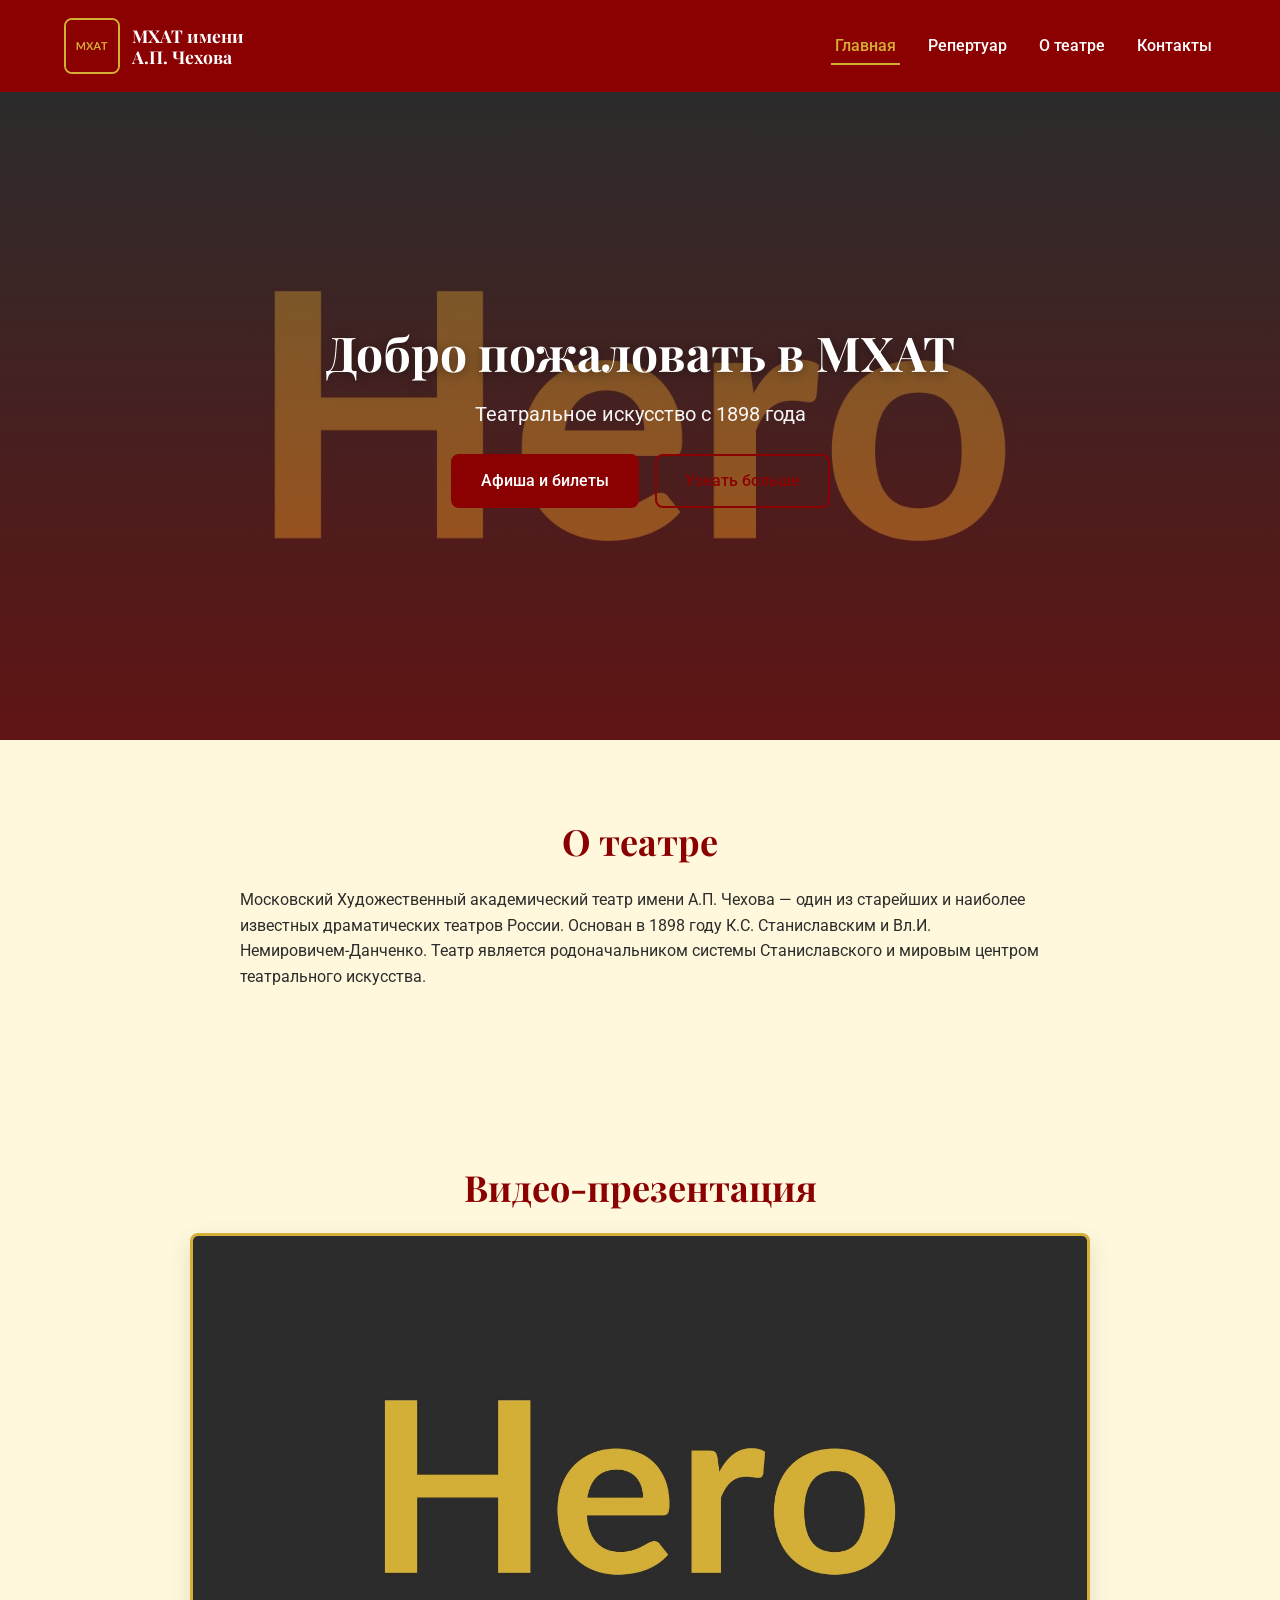
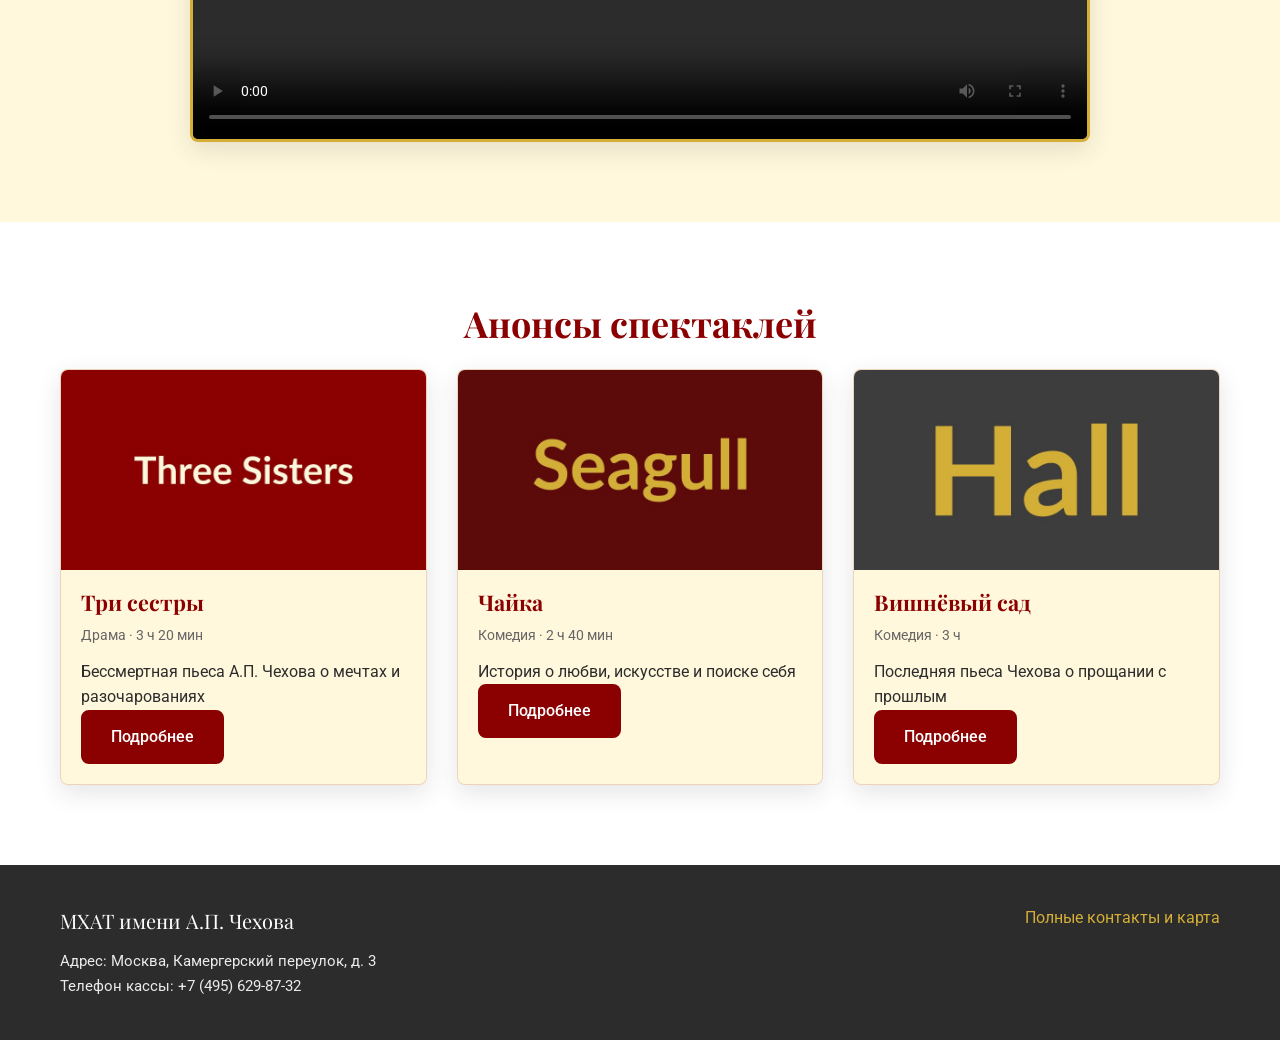
==== index.html @ 4606003e "base project with placeholders" ====
<!DOCTYPE html>
<html lang="ru">
  <head>
    <meta charset="UTF-8" />
    <meta name="viewport" content="width=device-width, initial-scale=1.0" />
    <title>МХАТ имени Чехова — Главная</title>
    <link rel="preconnect" href="https://fonts.googleapis.com" />
    <link rel="preconnect" href="https://fonts.gstatic.com" crossorigin />
    <link
      href="https://fonts.googleapis.com/css2?family=Playfair+Display:wght@500;700&family=Roboto:wght@400;500;700&display=swap"
      rel="stylesheet"
    />
    <link rel="stylesheet" href="css/reset.css" />
    <link rel="stylesheet" href="css/style.css" />
    <link rel="stylesheet" href="css/responsive.css" />
  </head>
  <body data-page="home">
    <div class="page-loader" id="page-loader" aria-hidden="true">
      <div class="page-loader__spinner" role="status" aria-label="Загрузка"></div>
    </div>

    <header class="site-header">
      <div class="site-header__inner">
        <a class="site-logo" href="index.html">
          <img src="resources/images/logo.png" width="56" height="56" alt="Логотип МХАТ имени Чехова" loading="eager" />
          <span class="site-logo__text">МХАТ имени А.П.&nbsp;Чехова</span>
        </a>
        <button class="nav-toggle" type="button" aria-label="Открыть меню" aria-expanded="false">
          <span></span>
          <span></span>
          <span></span>
        </button>
        <nav class="nav" aria-label="Основная навигация">
          <ul class="nav__list">
            <li><a class="nav__link" href="index.html" data-nav="home">Главная</a></li>
            <li><a class="nav__link" href="repertoire.html" data-nav="repertoire">Репертуар</a></li>
            <li><a class="nav__link" href="about.html" data-nav="about">О театре</a></li>
            <li><a class="nav__link" href="contacts.html" data-nav="contacts">Контакты</a></li>
          </ul>
        </nav>
      </div>
    </header>

    <main>
      <section class="section section--hero">
        <div class="hero__content reveal">
          <h1>Добро пожаловать в МХАТ</h1>
          <p class="hero__lead">Театральное искусство с 1898 года</p>
          <p style="margin-top: 24px">
            <a class="btn" href="repertoire.html">Афиша и билеты</a>
            <a class="btn btn--outline" href="#about-preview" style="margin-left: 12px">Узнать больше</a>
          </p>
        </div>
      </section>

      <section class="section" id="about-preview">
        <div class="container">
          <h2 class="section__title reveal">О театре</h2>
          <div class="text-block reveal">
            <p id="main-description">Загрузка описания…</p>
          </div>
        </div>
      </section>

      <section class="section video-section">
        <div class="container">
          <h2 class="section__title reveal">Видео-презентация</h2>
          <div class="video-wrap reveal">
            <video controls preload="metadata" poster="resources/images/hero-image.jpg">
              <source src="videos/theater-promo.mp4" type="video/mp4" />
              Ваш браузер не поддерживает воспроизведение видео.
            </video>
          </div>
        </div>
      </section>

      <section class="section announcements" id="announcements">
        <div class="container">
          <h2 class="section__title reveal">Анонсы спектаклей</h2>
          <div class="announcements__grid" id="announcements-grid"></div>
        </div>
      </section>
    </main>

    <footer class="site-footer">
      <div class="container site-footer__inner">
        <div>
          <p class="site-footer__brand">МХАТ имени А.П.&nbsp;Чехова</p>
          <p class="footer-contacts" id="footer-contacts">Загрузка контактов…</p>
        </div>
        <p><a href="contacts.html">Полные контакты и карта</a></p>
      </div>
    </footer>

    <script src="js/main.js" defer></script>
  </body>
</html>
---- css/style.css ----
:root {
  --primary-color: #8b0000;
  --accent-color: #d4af37;
  --bg-color: #fff8dc;
  --text-color: #2c2c2c;
  --white: #ffffff;
  --shadow: 0 8px 24px rgba(44, 44, 44, 0.12);
  --radius: 8px;
  --transition: 0.25s ease;
  --container: 1200px;
  --section-pad: 80px 0;
  --grid-gap: 30px;
}

html {
  scroll-behavior: smooth;
}

body {
  font-family: "Roboto", sans-serif;
  font-size: 16px;
  line-height: 1.6;
  color: var(--text-color);
  background-color: var(--bg-color);
  min-height: 100vh;
  display: grid;
  grid-template-rows: auto 1fr auto;
}

h1,
h2,
h3 {
  font-family: "Playfair Display", serif;
  font-weight: 700;
  line-height: 1.2;
}

h1 {
  font-size: 48px;
}

h2 {
  font-size: 36px;
}

h3 {
  font-size: 28px;
}

p {
  font-size: 16px;
}

.container {
  width: 100%;
  max-width: var(--container);
  margin: 0 auto;
  padding: 0 20px;
}

.site-header {
  background: var(--primary-color);
  color: var(--white);
  position: sticky;
  top: 0;
  z-index: 100;
  box-shadow: var(--shadow);
}

.site-header__inner {
  display: flex;
  align-items: center;
  justify-content: space-between;
  gap: var(--grid-gap);
  padding: 16px 20px;
  max-width: var(--container);
  margin: 0 auto;
}

.site-logo {
  display: flex;
  align-items: center;
  gap: 12px;
  transition: opacity var(--transition);
}

.site-logo:hover {
  opacity: 0.9;
}

.site-logo img {
  width: 56px;
  height: 56px;
  object-fit: cover;
  border-radius: var(--radius);
  border: 2px solid var(--accent-color);
}

.site-logo__text {
  font-family: "Playfair Display", serif;
  font-size: 1.1rem;
  font-weight: 700;
  max-width: 200px;
  line-height: 1.2;
}

.nav-toggle {
  display: none;
  flex-direction: column;
  gap: 6px;
  padding: 8px;
  z-index: 110;
}

.nav-toggle span {
  display: block;
  width: 28px;
  height: 3px;
  background: var(--white);
  border-radius: 2px;
  transition: transform var(--transition), opacity var(--transition);
}

body.menu-open .nav-toggle span:nth-child(1) {
  transform: translateY(9px) rotate(45deg);
}

body.menu-open .nav-toggle span:nth-child(2) {
  opacity: 0;
}

body.menu-open .nav-toggle span:nth-child(3) {
  transform: translateY(-9px) rotate(-45deg);
}

.nav {
  display: flex;
  align-items: center;
}

.nav__list {
  display: flex;
  flex-wrap: wrap;
  gap: 8px 24px;
  align-items: center;
}

.nav__link {
  padding: 8px 4px;
  font-weight: 500;
  border-bottom: 2px solid transparent;
  transition: color var(--transition), border-color var(--transition), transform var(--transition);
}

.nav__link:hover {
  color: var(--accent-color);
  transform: translateY(-1px);
}

.nav__link.is-active {
  color: var(--accent-color);
  border-bottom-color: var(--accent-color);
}

main {
  min-width: 0;
}

.section {
  padding: var(--section-pad);
}

.section--hero {
  padding: 0;
  position: relative;
  min-height: 72vh;
  display: flex;
  align-items: center;
  justify-content: center;
  color: var(--white);
  text-align: center;
}

.section--hero::before {
  content: "";
  position: absolute;
  inset: 0;
  background: linear-gradient(
      rgba(44, 44, 44, 0.65),
      rgba(139, 0, 0, 0.55)
    ),
    url("../resources/images/hero-image.jpg") center / cover no-repeat;
  z-index: 0;
}

.hero__content {
  position: relative;
  z-index: 1;
  padding: 100px 20px;
  max-width: 800px;
}

.hero__content h1 {
  text-shadow: 0 2px 12px rgba(0, 0, 0, 0.4);
  margin-bottom: 16px;
}

.hero__lead {
  font-size: 1.25rem;
  opacity: 0.95;
}

.section__title {
  color: var(--primary-color);
  margin-bottom: 24px;
  text-align: center;
}

.section__title--left {
  text-align: left;
}

.text-block {
  max-width: 800px;
  margin: 0 auto;
}

.text-block p {
  margin-bottom: 1rem;
}

.video-section .video-wrap {
  max-width: 900px;
  margin: 0 auto;
  border-radius: var(--radius);
  overflow: hidden;
  box-shadow: var(--shadow);
  border: 3px solid var(--accent-color);
}

.video-wrap video {
  width: 100%;
  aspect-ratio: 16 / 9;
  object-fit: cover;
  background: var(--text-color);
}

.announcements {
  background: var(--white);
}

.announcements__grid {
  display: grid;
  grid-template-columns: repeat(auto-fit, minmax(280px, 1fr));
  gap: var(--grid-gap);
}

.announcement-card {
  background: var(--bg-color);
  border-radius: var(--radius);
  overflow: hidden;
  box-shadow: var(--shadow);
  transition: transform var(--transition), box-shadow var(--transition);
  border: 1px solid rgba(139, 0, 0, 0.15);
}

.announcement-card:hover {
  transform: translateY(-6px);
  box-shadow: 0 16px 40px rgba(44, 44, 44, 0.18);
}

.announcement-card img {
  width: 100%;
  height: 200px;
  object-fit: cover;
}

.announcement-card__body {
  padding: 20px;
}

.announcement-card__body h3 {
  font-size: 1.35rem;
  margin-bottom: 8px;
  color: var(--primary-color);
}

.announcement-card__meta {
  font-size: 0.9rem;
  color: #666;
  margin-bottom: 12px;
}

.btn {
  display: inline-block;
  padding: 12px 28px;
  background: var(--primary-color);
  color: var(--white);
  font-weight: 500;
  border-radius: var(--radius);
  border: 2px solid var(--primary-color);
  transition: background var(--transition), color var(--transition), transform var(--transition),
    box-shadow var(--transition);
}

.btn:hover {
  background: var(--accent-color);
  color: var(--text-color);
  border-color: var(--accent-color);
  transform: translateY(-2px);
  box-shadow: var(--shadow);
}

.btn--outline {
  background: transparent;
  color: var(--primary-color);
}

.btn--outline:hover {
  background: var(--primary-color);
  color: var(--white);
}

.table-wrap {
  overflow-x: auto;
  margin-bottom: var(--grid-gap);
  border-radius: var(--radius);
  box-shadow: var(--shadow);
  background: var(--white);
}

.repertoire-table {
  width: 100%;
  min-width: 640px;
}

.repertoire-table th,
.repertoire-table td {
  padding: 16px;
  text-align: left;
  border-bottom: 1px solid rgba(44, 44, 44, 0.1);
}

.repertoire-table th {
  background: var(--primary-color);
  color: var(--white);
  font-weight: 600;
}

.repertoire-table tr:hover td {
  background: rgba(212, 175, 55, 0.12);
}

.repertoire-cards {
  display: grid;
  grid-template-columns: repeat(auto-fit, minmax(300px, 1fr));
  gap: var(--grid-gap);
}

.repertoire-card {
  background: var(--white);
  border-radius: var(--radius);
  overflow: hidden;
  box-shadow: var(--shadow);
  transition: transform var(--transition);
}

.repertoire-card:hover {
  transform: scale(1.02);
}

.repertoire-card img {
  width: 100%;
  height: 220px;
  object-fit: cover;
}

.repertoire-card__body {
  padding: 20px;
}

.leadership {
  display: grid;
  grid-template-columns: repeat(auto-fit, minmax(260px, 1fr));
  gap: var(--grid-gap);
  margin-bottom: var(--grid-gap);
}

.leadership-card {
  background: var(--white);
  padding: 24px;
  border-radius: var(--radius);
  box-shadow: var(--shadow);
  border-left: 4px solid var(--accent-color);
  transition: transform var(--transition);
}

.leadership-card:hover {
  transform: translateX(4px);
}

.leadership-card__role {
  font-size: 0.85rem;
  text-transform: uppercase;
  letter-spacing: 0.06em;
  color: var(--primary-color);
  margin-bottom: 8px;
}

.leadership-card__name {
  font-family: "Playfair Display", serif;
  font-size: 1.5rem;
  color: var(--text-color);
}

.achievements {
  background: var(--white);
}

.achievements__list {
  display: grid;
  grid-template-columns: repeat(auto-fit, minmax(240px, 1fr));
  gap: var(--grid-gap);
}

.achievements__list li {
  padding: 20px;
  background: var(--bg-color);
  border-radius: var(--radius);
  border: 1px solid rgba(139, 0, 0, 0.2);
  position: relative;
  padding-left: 36px;
}

.achievements__list li::before {
  content: "✦";
  position: absolute;
  left: 14px;
  color: var(--accent-color);
  font-size: 1.2rem;
}

.gallery {
  display: grid;
  grid-template-columns: repeat(auto-fill, minmax(200px, 1fr));
  gap: 16px;
}

.gallery button {
  padding: 0;
  border-radius: var(--radius);
  overflow: hidden;
  cursor: pointer;
  border: 3px solid transparent;
  transition: border-color var(--transition), transform var(--transition);
}

.gallery button:hover,
.gallery button:focus-visible {
  border-color: var(--accent-color);
  transform: scale(1.03);
  outline: none;
}

.gallery button img {
  width: 100%;
  height: 180px;
  object-fit: cover;
}

.contacts-layout {
  display: grid;
  grid-template-columns: 1fr 1fr;
  gap: var(--grid-gap);
  align-items: start;
}

.contacts-text {
  background: var(--white);
  padding: 28px;
  border-radius: var(--radius);
  box-shadow: var(--shadow);
  white-space: pre-line;
  line-height: 1.8;
}

#map {
  width: 100%;
  height: 400px;
  border-radius: var(--radius);
  overflow: hidden;
  box-shadow: var(--shadow);
  border: 2px solid var(--accent-color);
  background: #e8e4d8;
}

.contact-form {
  margin-top: var(--grid-gap);
  max-width: 640px;
  background: var(--white);
  padding: 32px;
  border-radius: var(--radius);
  box-shadow: var(--shadow);
}

.contact-form label {
  display: block;
  margin-bottom: 8px;
  font-weight: 500;
  color: var(--primary-color);
}

.contact-form input,
.contact-form textarea {
  width: 100%;
  padding: 12px 14px;
  margin-bottom: 20px;
  border: 1px solid rgba(44, 44, 44, 0.25);
  border-radius: var(--radius);
  transition: border-color var(--transition), box-shadow var(--transition);
}

.contact-form input:focus,
.contact-form textarea:focus {
  outline: none;
  border-color: var(--primary-color);
  box-shadow: 0 0 0 3px rgba(139, 0, 0, 0.15);
}

.contact-form textarea {
  min-height: 140px;
  resize: vertical;
}

.contact-form .error-msg {
  color: var(--primary-color);
  font-size: 0.875rem;
  margin-top: -12px;
  margin-bottom: 12px;
  display: none;
}

.contact-form .error-msg.is-visible {
  display: block;
}

.site-footer {
  background: var(--text-color);
  color: var(--white);
  padding: 40px 0;
  margin-top: auto;
}

.site-footer a {
  color: var(--accent-color);
  transition: color var(--transition);
}

.site-footer a:hover {
  color: var(--white);
}

.site-footer__inner {
  display: flex;
  flex-wrap: wrap;
  gap: var(--grid-gap);
  justify-content: space-between;
  align-items: flex-start;
}

.site-footer__brand {
  font-family: "Playfair Display", serif;
  font-size: 1.25rem;
  margin-bottom: 12px;
}

.footer-contacts {
  font-size: 0.95rem;
  line-height: 1.7;
  opacity: 0.9;
  max-width: 360px;
}

.page-loader {
  position: fixed;
  inset: 0;
  background: rgba(255, 248, 220, 0.85);
  display: flex;
  align-items: center;
  justify-content: center;
  z-index: 1000;
  opacity: 0;
  visibility: hidden;
  transition: opacity var(--transition), visibility var(--transition);
}

.page-loader.is-active {
  opacity: 1;
  visibility: visible;
}

.page-loader__spinner {
  width: 48px;
  height: 48px;
  border: 4px solid rgba(139, 0, 0, 0.2);
  border-top-color: var(--primary-color);
  border-radius: 50%;
  animation: spin 0.8s linear infinite;
}

@keyframes spin {
  to {
    transform: rotate(360deg);
  }
}

.reveal {
  opacity: 0;
  transform: translateY(24px);
  transition: opacity 0.6s ease, transform 0.6s ease;
}

.reveal.is-visible {
  opacity: 1;
  transform: translateY(0);
}

.modal {
  position: fixed;
  inset: 0;
  z-index: 500;
  display: flex;
  align-items: center;
  justify-content: center;
  padding: 20px;
  background: rgba(0, 0, 0, 0.82);
  opacity: 0;
  visibility: hidden;
  transition: opacity var(--transition), visibility var(--transition);
}

.modal.is-open {
  opacity: 1;
  visibility: visible;
}

.modal__content {
  position: relative;
  max-width: min(90vw, 1000px);
  max-height: 90vh;
}

.modal__content img {
  max-height: 85vh;
  width: auto;
  margin: 0 auto;
  border-radius: var(--radius);
  box-shadow: 0 16px 48px rgba(0, 0, 0, 0.5);
}

.modal__close {
  position: absolute;
  top: -44px;
  right: 0;
  color: var(--white);
  font-size: 2rem;
  line-height: 1;
  padding: 8px;
  transition: color var(--transition), transform var(--transition);
}

.modal__close:hover {
  color: var(--accent-color);
  transform: scale(1.1);
}
---- css/responsive.css ----
/* Base: mobile-first from 320px */

@media (min-width: 320px) {
  h1 {
    font-size: clamp(2rem, 8vw, 48px);
  }

  h2 {
    font-size: clamp(1.5rem, 5vw, 36px);
  }

  h3 {
    font-size: clamp(1.25rem, 4vw, 28px);
  }
}

@media (max-width: 767px) {
  .nav-toggle {
    display: flex;
  }

  .nav {
    position: fixed;
    top: 0;
    right: 0;
    width: min(320px, 88vw);
    height: 100vh;
    background: var(--primary-color);
    padding: 100px 28px 40px;
    transform: translateX(100%);
    visibility: hidden;
    transition: transform 0.35s ease, visibility 0.35s ease;
    box-shadow: -8px 0 32px rgba(0, 0, 0, 0.25);
    z-index: 95;
  }

  body.menu-open::before {
    content: "";
    position: fixed;
    inset: 0;
    background: rgba(44, 44, 44, 0.45);
    z-index: 90;
    animation: fadeIn 0.35s ease;
  }

  @keyframes fadeIn {
    from {
      opacity: 0;
    }
    to {
      opacity: 1;
    }
  }

  body.menu-open .nav {
    transform: translateX(0);
    visibility: visible;
  }

  .nav__list {
    flex-direction: column;
    align-items: flex-start;
    gap: 0;
  }

  .nav__link {
    display: block;
    width: 100%;
    padding: 16px 0;
    border-bottom: 1px solid rgba(255, 255, 255, 0.15);
  }

  .contacts-layout {
    grid-template-columns: 1fr;
  }

  #map {
    height: 280px;
  }

  .section--hero .hero__content {
    padding: 72px 16px;
  }
}

@media (min-width: 768px) {
  .nav {
    transform: none;
    visibility: visible;
  }
}

@media (min-width: 1024px) {
  .site-header__inner {
    padding: 18px 24px;
  }

  .hero__content {
    padding: 120px 24px;
  }
}

@media (min-width: 1440px) {
  :root {
    --container: 1320px;
  }

  .container {
    padding: 0 32px;
  }
}
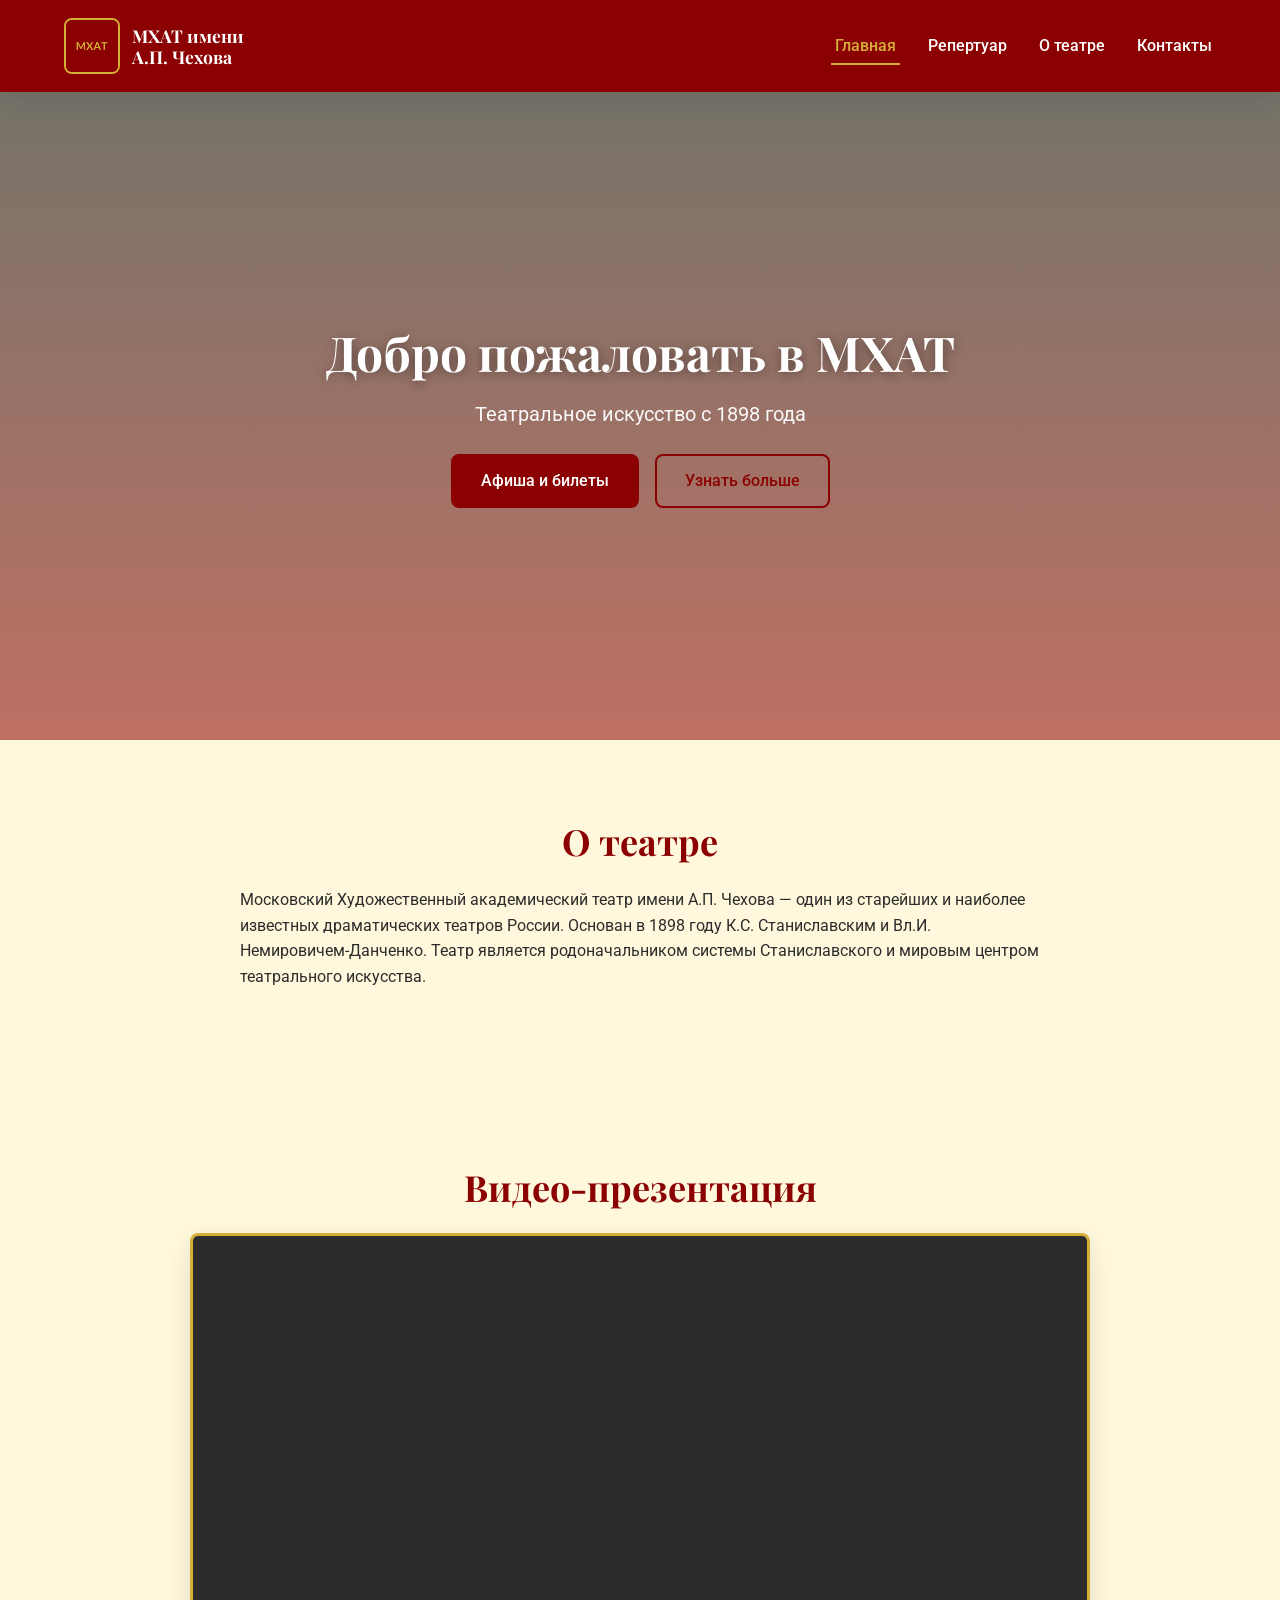
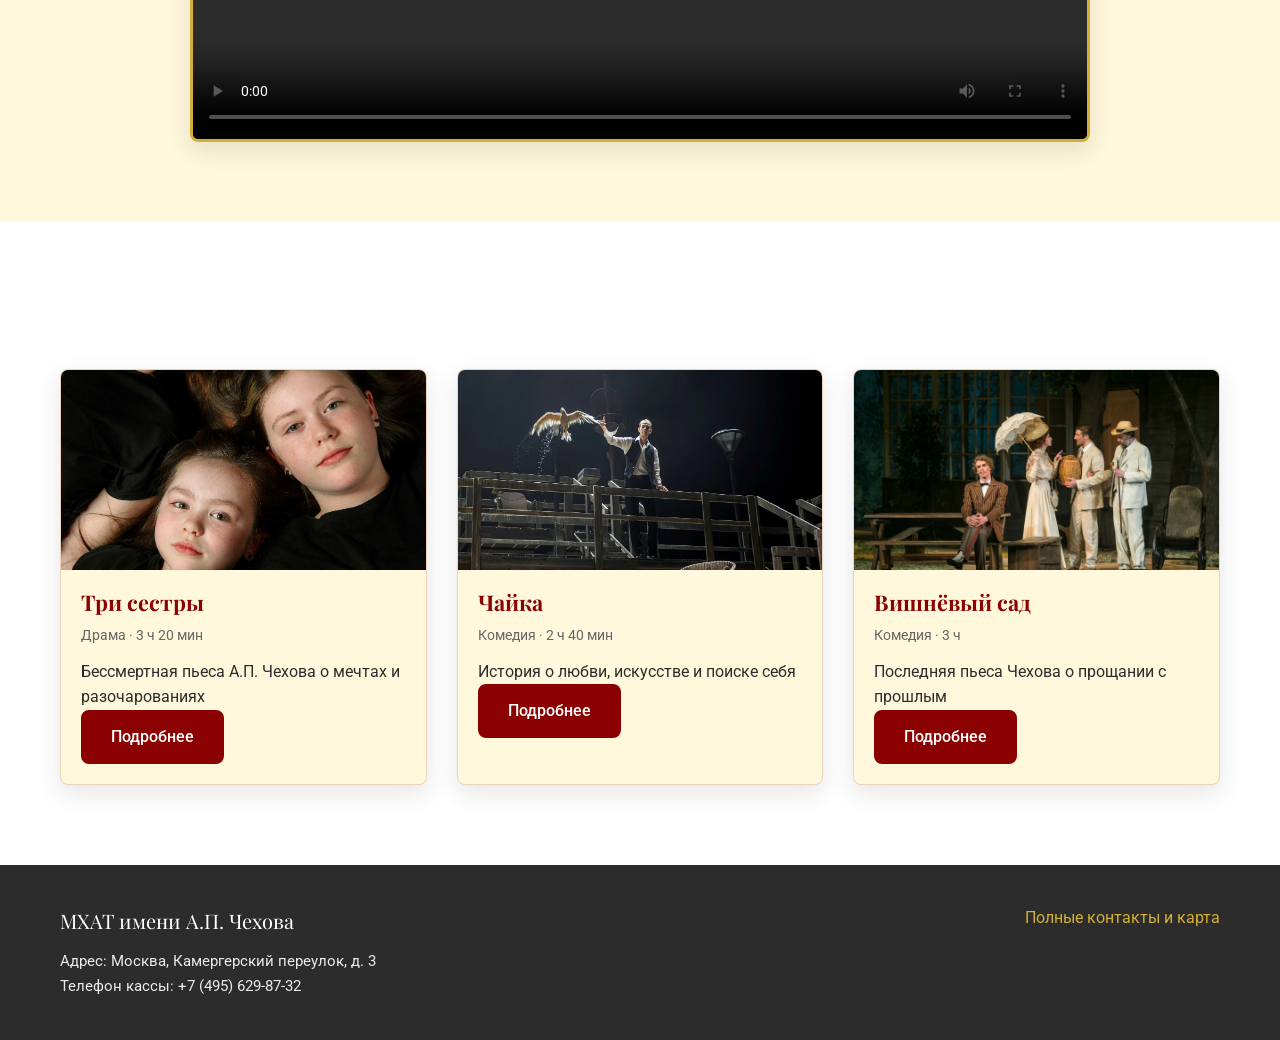
==== commit a976b778: "replace placeholders + fix map point" ====
--- a/index.html
+++ b/index.html
@@ -4,6 +4,7 @@
     <meta charset="UTF-8" />
     <meta name="viewport" content="width=device-width, initial-scale=1.0" />
     <title>МХАТ имени Чехова — Главная</title>
+    <link rel="icon" href="favicon.ico" type="image/png" />
     <link rel="preconnect" href="https://fonts.googleapis.com" />
     <link rel="preconnect" href="https://fonts.gstatic.com" crossorigin />
     <link
@@ -66,8 +67,8 @@
         <div class="container">
           <h2 class="section__title reveal">Видео-презентация</h2>
           <div class="video-wrap reveal">
-            <video controls preload="metadata" poster="resources/images/hero-image.jpg">
-              <source src="videos/theater-promo.mp4" type="video/mp4" />
+            <video controls preload="metadata" poster="resources/images/female-mime-sitting-chair.jpg">
+              <source src="videos/video.mp4" type="video/mp4" />
               Ваш браузер не поддерживает воспроизведение видео.
             </video>
           </div>
--- a/css/style.css
+++ b/css/style.css
@@ -189,7 +189,7 @@
       rgba(44, 44, 44, 0.65),
       rgba(139, 0, 0, 0.55)
     ),
-    url("../resources/images/hero-image.jpg") center / cover no-repeat;
+    url("../resources/images/female-mime-sitting-chair.jpg") center / cover no-repeat;
   z-index: 0;
 }
 
